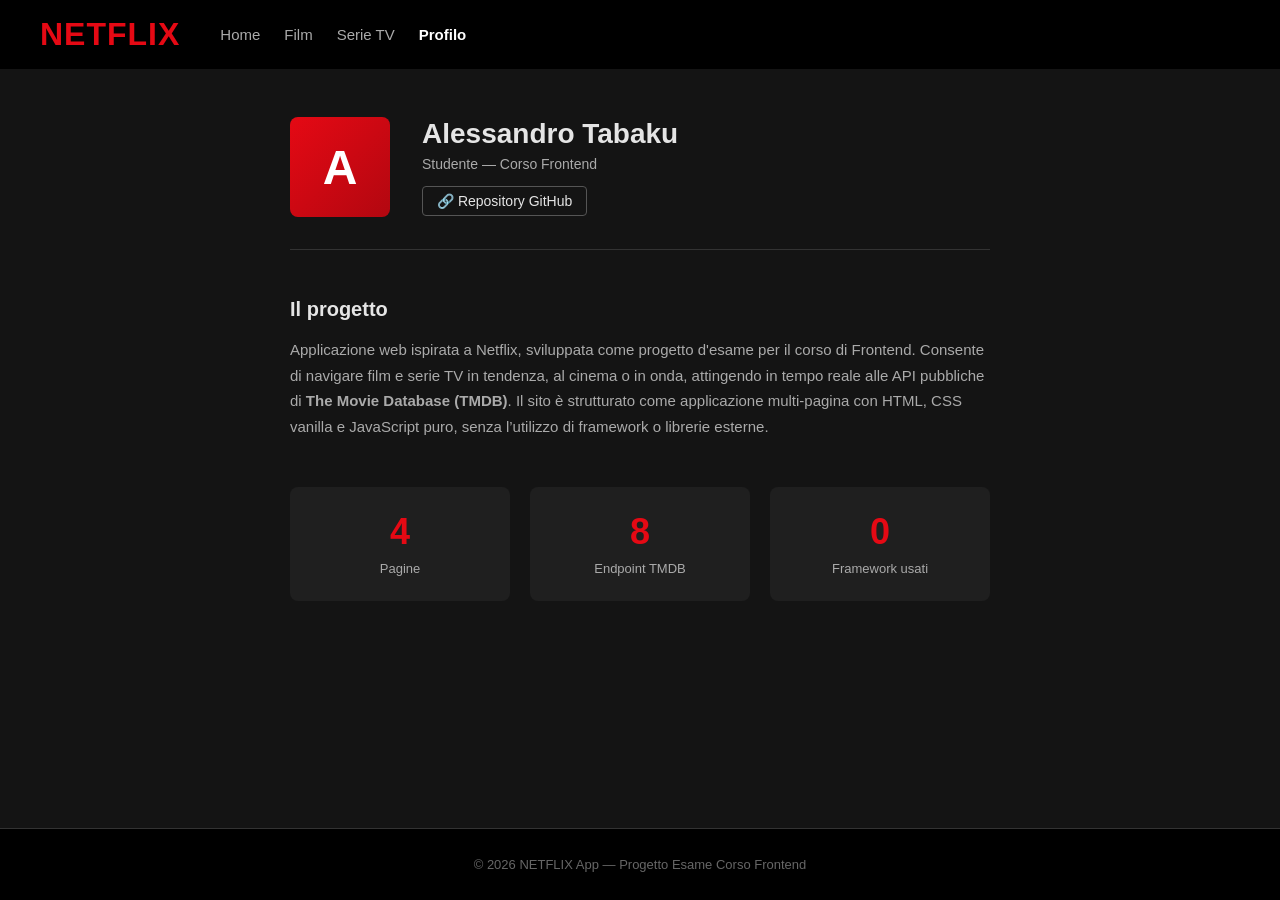
==== profile.html @ 376265b0 "Primo commit — progetto esame Netflix clone" ====
<!DOCTYPE html>
<html lang="it">
<head>
    <meta charset="UTF-8">
    <meta name="viewport" content="width=device-width, initial-scale=1.0">
    <title>Netflix Clone - Profilo</title>
    <link rel="stylesheet" href="css/style.css">
</head>
<body>

    <header>
        <a href="index.html" class="logo">NETFLIX</a>
        <nav>
            <ul>
                <li><a href="index.html">Home</a></li>
                <li><a href="movies.html">Film</a></li>
                <li><a href="series.html">Serie TV</a></li>
                <li><a href="profile.html" class="active">Profilo</a></li>
            </ul>
        </nav>
    </header>

    <main>
        <div class="profile-container">

            <!-- Avatar + nome + link GitHub -->
            <div class="profile-header">
                <div class="profile-avatar">A</div>
                <div class="profile-info">
                    <h2>Alessandro Tabaku</h2>
                    <p>Studente &mdash; Corso Frontend</p>
                    <a
                        href="https://github.com/tabakualessandro-gif/esame-frontend-net"
                        target="_blank"
                        rel="noopener noreferrer"
                        class="github-link"
                    >
                        &#128279; Repository GitHub
                    </a>
                </div>
            </div>

            <!-- Descrizione del progetto -->
            <section class="profile-project">
                <h3 class="profile-section-title">Il progetto</h3>
                <p class="profile-description">
                    Applicazione web ispirata a Netflix, sviluppata come progetto d'esame per il
                    corso di Frontend. Consente di navigare film e serie TV in tendenza, al cinema
                    o in onda, attingendo in tempo reale alle API pubbliche di
                    <strong>The Movie Database (TMDB)</strong>. Il sito &egrave; strutturato come
                    applicazione multi-pagina con HTML, CSS vanilla e JavaScript puro, senza
                    l&rsquo;utilizzo di framework o librerie esterne.
                </p>
            </section>

            <!-- Statistiche (decorative) -->
            <div class="stats-grid">
                <div class="stat-card">
                    <span class="stat-value">4</span>
                    <span class="stat-label">Pagine</span>
                </div>
                <div class="stat-card">
                    <span class="stat-value">8</span>
                    <span class="stat-label">Endpoint TMDB</span>
                </div>
                <div class="stat-card">
                    <span class="stat-value">0</span>
                    <span class="stat-label">Framework usati</span>
                </div>
            </div>

        </div>
    </main>

    <footer>
        &copy; 2026 NETFLIX App &mdash; Progetto Esame Corso Frontend
    </footer>

</body>
</html>
---- css/style.css ----
*, *::before, *::after {
    box-sizing: border-box;
    margin: 0;
    padding: 0;
}

body {
    background-color: #141414;
    color: #e5e5e5;
    font-family: Arial, Helvetica, sans-serif;
    min-height: 100vh;
    display: flex;
    flex-direction: column;
}

/* ===== HEADER ===== */
header {
    background-color: #000;
    padding: 16px 40px;
    display: flex;
    align-items: center;
    gap: 40px;
    position: sticky;
    top: 0;
    z-index: 100;
}

.logo {
    color: #E50914;
    font-size: 32px;
    font-weight: 900;
    letter-spacing: 1px;
    text-decoration: none;
}

nav ul {
    list-style: none;
    display: flex;
    gap: 24px;
}

nav a {
    color: #aaa;
    text-decoration: none;
    font-size: 15px;
    transition: color 0.2s;
}

nav a:hover,
nav a.active {
    color: #fff;
    font-weight: bold;
}

/* ===== MAIN ===== */
main {
    flex: 1;
    padding: 48px 40px;
}

/* ===== SECTIONS ===== */
.content-section {
    margin-bottom: 56px;
}

.section-title {
    font-size: 24px;
    font-weight: 700;
    margin-bottom: 8px;
}

.section-subtitle {
    color: #aaa;
    font-size: 14px;
    margin-bottom: 20px;
}

/* ===== GRID ===== */
.cards-grid {
    display: grid;
    grid-template-columns: repeat(auto-fill, minmax(150px, 1fr));
    gap: 16px;
}

/* Riga scorrevole orizzontalmente (layout alternativo per "Al cinema ora") */
.cards-row {
    display: flex;
    gap: 16px;
    overflow-x: auto;
    flex-wrap: nowrap;
    padding-bottom: 12px;
    scroll-snap-type: x mandatory;
}

.cards-row .movie-card {
    scroll-snap-align: start;
    flex-shrink: 0;
}

.cards-row::-webkit-scrollbar {
    height: 6px;
}

.cards-row::-webkit-scrollbar-track {
    background: #1f1f1f;
    border-radius: 3px;
}

.cards-row::-webkit-scrollbar-thumb {
    background: #555;
    border-radius: 3px;
}

.cards-row::-webkit-scrollbar-thumb:hover {
    background: #888;
}

/* ===== CARDS ===== */
.movie-card {
    width: 100%;
    position: relative;
    cursor: pointer;
    transition: transform 0.25s ease, box-shadow 0.25s ease;
    border-radius: 4px;
    overflow: hidden;
    background-color: #1f1f1f;
}

.movie-card:hover {
    transform: scale(1.06);
    box-shadow: 0 8px 24px rgba(0, 0, 0, 0.6);
    z-index: 1;
}

.poster-wrapper {
    width: 100%;
    aspect-ratio: 2 / 3;
    background: #333;
    overflow: hidden;
}

/* Card nella riga orizzontale: mantiene dimensioni fisse */
.cards-row .movie-card {
    width: 160px;
}

.cards-row .poster-wrapper {
    width: 160px;
    height: 240px;
    aspect-ratio: unset;
}

.poster-wrapper img {
    width: 100%;
    height: 100%;
    object-fit: cover;
    display: block;
}

.card-details {
    padding: 10px 8px 12px;
}

.card-details h3 {
    font-size: 13px;
    font-weight: 600;
    line-height: 1.4;
    margin-bottom: 6px;
    white-space: nowrap;
    overflow: hidden;
    text-overflow: ellipsis;
}

.meta-info {
    display: flex;
    justify-content: space-between;
    font-size: 12px;
    color: #999;
}

.meta-info .rating {
    color: #f5c518;
}

/* ===== LOADING / ERROR ===== */
.loading-message {
    color: #aaa;
    font-style: italic;
    font-size: 14px;
}

.error-message {
    color: #e50914;
    font-size: 14px;
}

/* ===== DETAIL PAGE ===== */
main.detail-page {
    padding: 0;
}

.detail-backdrop {
    width: 100%;
    height: 420px;
    background-size: cover;
    background-position: center 20%;
    -webkit-mask-image: linear-gradient(to bottom, black 50%, transparent 100%);
    mask-image: linear-gradient(to bottom, black 50%, transparent 100%);
}

.detail-backdrop-placeholder {
    height: 60px;
}

.detail-content {
    padding: 0 40px 60px;
    margin-top: -100px;
    position: relative;
}

.back-btn {
    display: inline-block;
    color: #aaa;
    text-decoration: none;
    font-size: 14px;
    margin-bottom: 28px;
    transition: color 0.2s;
    cursor: pointer;
}

.back-btn:hover {
    color: #fff;
}

.detail-body {
    display: flex;
    gap: 40px;
    align-items: flex-start;
}

.detail-poster {
    width: 220px;
    border-radius: 6px;
    flex-shrink: 0;
    box-shadow: 0 8px 32px rgba(0, 0, 0, 0.7);
}

.detail-info {
    flex: 1;
    padding-top: 8px;
}

.detail-title {
    font-size: 36px;
    font-weight: 900;
    line-height: 1.2;
    margin-bottom: 10px;
}

.detail-tagline {
    color: #aaa;
    font-style: italic;
    font-size: 16px;
    margin-bottom: 18px;
}

.detail-meta {
    display: flex;
    gap: 20px;
    font-size: 14px;
    color: #ccc;
    margin-bottom: 14px;
}

.detail-rating {
    color: #f5c518;
}

.detail-genres {
    font-size: 13px;
    color: #aaa;
    margin-bottom: 22px;
}

.detail-overview {
    font-size: 15px;
    line-height: 1.75;
    color: #ccc;
    max-width: 620px;
}

/* ===== FOOTER ===== */
footer {
    background-color: #000;
    border-top: 1px solid #333;
    padding: 28px 40px;
    text-align: center;
    color: #666;
    font-size: 13px;
}

/* ===== PROFILE PAGE ===== */
.profile-container {
    max-width: 700px;
    margin: 0 auto;
}

.profile-header {
    display: flex;
    align-items: center;
    gap: 32px;
    margin-bottom: 48px;
    padding-bottom: 32px;
    border-bottom: 1px solid #333;
}

.profile-avatar {
    width: 100px;
    height: 100px;
    border-radius: 8px;
    background: linear-gradient(135deg, #e50914, #b20710);
    display: flex;
    align-items: center;
    justify-content: center;
    font-size: 48px;
    font-weight: 900;
    color: white;
    flex-shrink: 0;
}

.profile-info h2 {
    font-size: 28px;
    font-weight: 700;
    margin-bottom: 6px;
}

.profile-info p {
    color: #aaa;
    font-size: 14px;
    margin-bottom: 4px;
}

.github-link {
    display: inline-block;
    margin-top: 10px;
    color: #e5e5e5;
    font-size: 14px;
    text-decoration: none;
    border: 1px solid #555;
    padding: 6px 14px;
    border-radius: 4px;
    transition: border-color 0.2s, color 0.2s;
}

.github-link:hover {
    border-color: #e5e5e5;
    color: #fff;
}

.profile-project {
    margin-bottom: 48px;
}

.profile-description {
    color: #aaa;
    font-size: 15px;
    line-height: 1.7;
}

.stats-grid {
    display: grid;
    grid-template-columns: repeat(3, 1fr);
    gap: 20px;
    margin-bottom: 48px;
}

.stat-card {
    background: #1f1f1f;
    border-radius: 8px;
    padding: 24px;
    text-align: center;
}

.stat-card .stat-value {
    font-size: 36px;
    font-weight: 700;
    color: #e50914;
    display: block;
    margin-bottom: 6px;
}

.stat-card .stat-label {
    color: #aaa;
    font-size: 13px;
}

.profile-section-title {
    font-size: 20px;
    font-weight: 700;
    margin-bottom: 16px;
}

.genres-list {
    display: flex;
    flex-wrap: wrap;
    gap: 10px;
    margin-bottom: 48px;
}

.genre-tag {
    background: #333;
    color: #e5e5e5;
    padding: 6px 16px;
    border-radius: 20px;
    font-size: 13px;
}

/* ===== RESPONSIVE ===== */

/* Tablet / schermi medi */
@media (max-width: 768px) {
    header {
        padding: 12px 16px;
        gap: 16px;
    }

    .logo {
        font-size: 24px;
    }

    main {
        padding: 28px 16px;
    }

    footer {
        padding: 20px 16px;
    }

    /* Detail page */
    .detail-backdrop {
        height: 260px;
    }

    .detail-content {
        padding: 0 16px 40px;
        margin-top: -60px;
    }

    .detail-title {
        font-size: 26px;
    }
}

/* Mobile */
@media (max-width: 480px) {
    nav ul {
        gap: 12px;
    }

    nav a {
        font-size: 13px;
    }

    /* Forza 2 colonne su schermi molto stretti */
    .cards-grid {
        grid-template-columns: repeat(2, 1fr);
    }

    /* Detail: poster e info in colonna */
    .detail-body {
        flex-direction: column;
        align-items: center;
    }

    .detail-poster {
        width: 160px;
    }

    .detail-backdrop {
        height: 200px;
    }

    .detail-content {
        margin-top: -40px;
    }

    /* Profilo */
    .profile-header {
        flex-direction: column;
        text-align: center;
        gap: 20px;
    }

    .stats-grid {
        grid-template-columns: 1fr;
    }
}
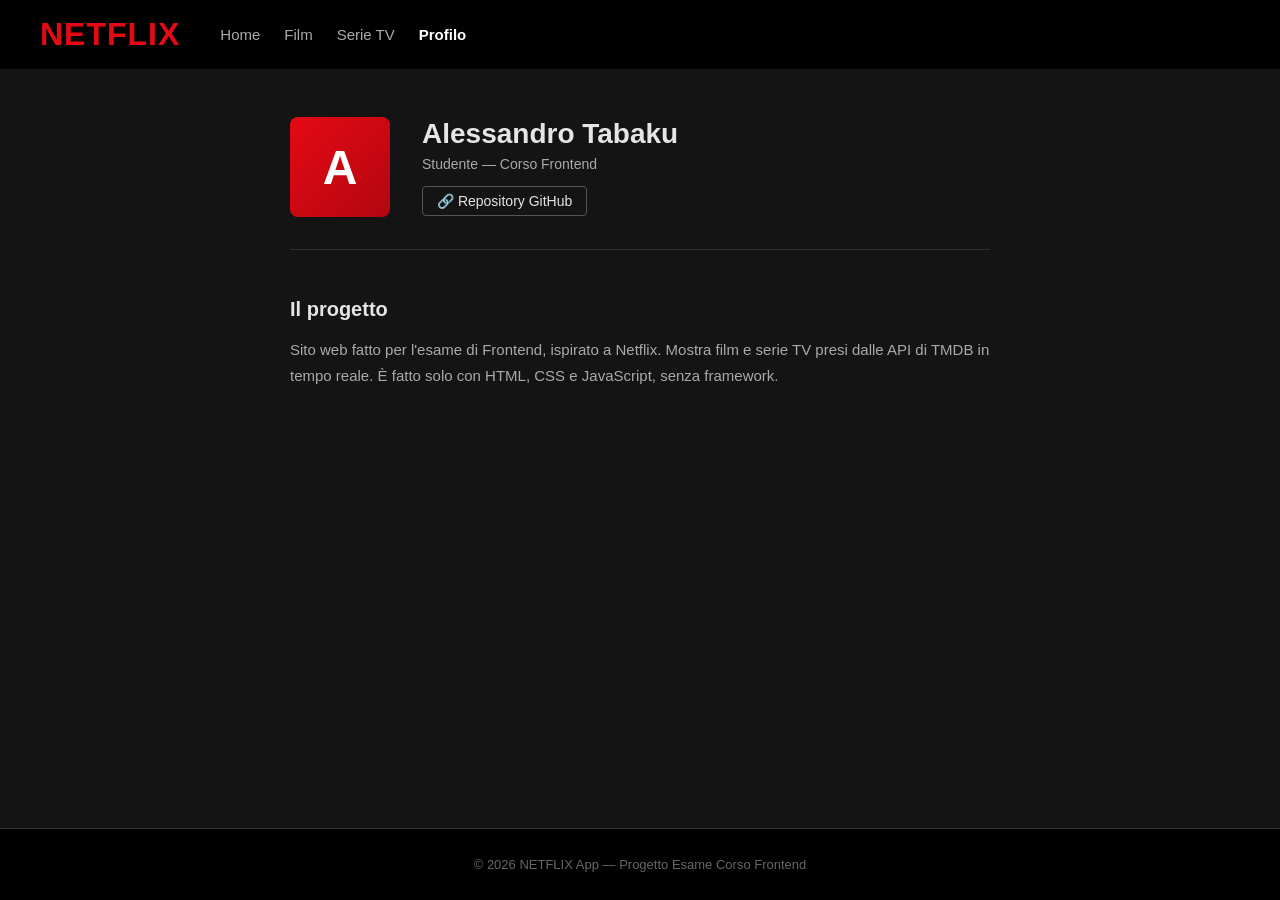
==== commit 583777ec: "Fix finali" ====
--- a/profile.html
+++ b/profile.html
@@ -23,7 +23,6 @@
     <main>
         <div class="profile-container">
 
-            <!-- Avatar + nome + link GitHub -->
             <div class="profile-header">
                 <div class="profile-avatar">A</div>
                 <div class="profile-info">
@@ -40,34 +39,14 @@
                 </div>
             </div>
 
-            <!-- Descrizione del progetto -->
             <section class="profile-project">
                 <h3 class="profile-section-title">Il progetto</h3>
                 <p class="profile-description">
-                    Applicazione web ispirata a Netflix, sviluppata come progetto d'esame per il
-                    corso di Frontend. Consente di navigare film e serie TV in tendenza, al cinema
-                    o in onda, attingendo in tempo reale alle API pubbliche di
-                    <strong>The Movie Database (TMDB)</strong>. Il sito &egrave; strutturato come
-                    applicazione multi-pagina con HTML, CSS vanilla e JavaScript puro, senza
-                    l&rsquo;utilizzo di framework o librerie esterne.
+                    Sito web fatto per l'esame di Frontend, ispirato a Netflix.
+                    Mostra film e serie TV presi dalle API di TMDB in tempo reale.
+                    &Egrave; fatto solo con HTML, CSS e JavaScript, senza framework.
                 </p>
             </section>
-
-            <!-- Statistiche (decorative) -->
-            <div class="stats-grid">
-                <div class="stat-card">
-                    <span class="stat-value">4</span>
-                    <span class="stat-label">Pagine</span>
-                </div>
-                <div class="stat-card">
-                    <span class="stat-value">8</span>
-                    <span class="stat-label">Endpoint TMDB</span>
-                </div>
-                <div class="stat-card">
-                    <span class="stat-value">0</span>
-                    <span class="stat-label">Framework usati</span>
-                </div>
-            </div>
 
         </div>
     </main>
--- a/css/style.css
+++ b/css/style.css
@@ -157,6 +157,27 @@
     display: block;
 }
 
+.no-poster {
+    width: 100%;
+    height: 100%;
+    background: #2a2a2a;
+    display: flex;
+    align-items: center;
+    justify-content: center;
+    color: #666;
+    font-size: 11px;
+    text-align: center;
+    padding: 8px;
+}
+
+/* Variante per la pagina dettaglio */
+.detail-poster.no-poster {
+    width: 220px;
+    height: 330px;
+    border-radius: 6px;
+    font-size: 13px;
+}
+
 .card-details {
     padding: 10px 8px 12px;
 }
